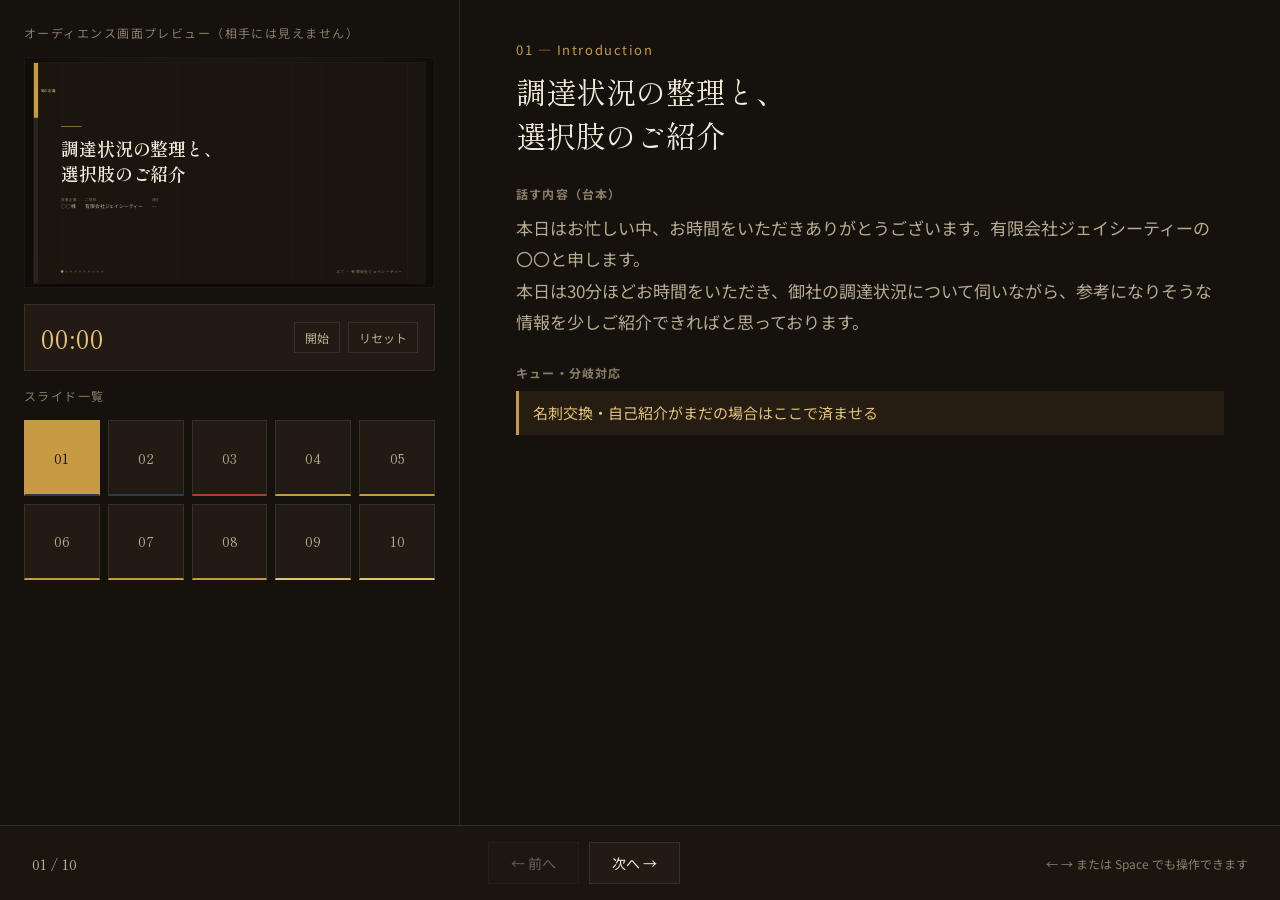
==== presenter.html @ c555c060 "Add files via upload" ====
<!DOCTYPE html>
<html lang="ja">
<head>
<meta charset="UTF-8" />
<meta name="viewport" content="width=device-width, initial-scale=1.0" />
<title>プレゼンター｜有限会社ジェイシーティー様 プレ商談</title>
<link rel="preconnect" href="https://fonts.googleapis.com" />
<link rel="preconnect" href="https://fonts.gstatic.com" crossorigin />
<link
  href="https://fonts.googleapis.com/css2?family=Shippori+Mincho:wght@500;600;700&family=Noto+Sans+JP:wght@400;500;700&display=swap"
  rel="stylesheet"
/>
<link rel="stylesheet" href="styles.css" />
<link rel="stylesheet" href="presenter.css" />
</head>
<body class="presenter">
  <div class="presenter-shell">

    <!-- 左：プレビュー＋タイマー＋クイックジャンプ -->
    <div class="preview-pane">
      <div class="pane-title">オーディエンス画面プレビュー（相手には見えません）</div>
      <div class="preview-frame-wrap" id="frameWrap">
        <iframe id="previewFrame" src="index.html" tabindex="-1"></iframe>
      </div>

      <div class="timer-box">
        <div class="timer-value" id="timerValue">00:00</div>
        <div class="timer-controls">
          <button id="timerStart" type="button">開始</button>
          <button id="timerReset" type="button">リセット</button>
        </div>
      </div>

      <div class="pane-title">スライド一覧</div>
      <div class="jump-grid" id="jumpGrid"></div>
    </div>

    <!-- 右：台本・キュー -->
    <div class="notes-pane">
      <div class="notes-eyebrow" id="notesEyebrow"></div>
      <div class="notes-title" id="notesTitle"></div>

      <div class="notes-block">
        <h4>話す内容（台本）</h4>
        <div class="notes-text" id="notesScript"></div>
      </div>

      <div class="notes-block">
        <h4>キュー・分岐対応</h4>
        <ul class="cues-list" id="notesCues"></ul>
      </div>
    </div>

    <!-- 下：進行操作 -->
    <div class="transport">
      <div class="slide-count" id="slideCount">01 / 10</div>
      <div class="transport-buttons">
        <button class="nav-btn" id="prevBtn" type="button">← 前へ</button>
        <button class="nav-btn" id="nextBtn" type="button">次へ →</button>
      </div>
      <div class="hint">← → または Space でも操作できます</div>
    </div>

  </div>

  <script type="module">
    import { SLIDES, PHASES } from "./slides-data.js";

    const channel = new BroadcastChannel("jct-preslide-sync");
    let currentIndex = 0;
    const total = SLIDES.length;

    // ---------- 参照 ----------
    const frameWrap = document.getElementById("frameWrap");
    const previewFrame = document.getElementById("previewFrame");
    const jumpGrid = document.getElementById("jumpGrid");
    const notesEyebrow = document.getElementById("notesEyebrow");
    const notesTitle = document.getElementById("notesTitle");
    const notesScript = document.getElementById("notesScript");
    const notesCues = document.getElementById("notesCues");
    const slideCount = document.getElementById("slideCount");
    const prevBtn = document.getElementById("prevBtn");
    const nextBtn = document.getElementById("nextBtn");

    // ---------- クイックジャンプ生成 ----------
    SLIDES.forEach((s, i) => {
      const btn = document.createElement("button");
      btn.textContent = String(s.id).padStart(2, "0");
      btn.dataset.phase = s.phase;
      btn.addEventListener("click", () => goTo(i));
      jumpGrid.appendChild(btn);
    });

    function updateJumpGrid() {
      Array.from(jumpGrid.children).forEach((btn, i) => {
        btn.classList.toggle("active", i === currentIndex);
      });
    }

    // ---------- 台本パネル更新 ----------
    function renderNotesPane() {
      const slide = SLIDES[currentIndex];
      notesEyebrow.textContent = slide.eyebrow;
      notesTitle.textContent = slide.title;
      notesScript.textContent = slide.notes || "（台本メモなし）";

      notesCues.innerHTML = "";
      (slide.cues || []).forEach((cue) => {
        const li = document.createElement("li");
        li.textContent = cue;
        notesCues.appendChild(li);
      });

      slideCount.textContent = `${String(slide.id).padStart(2, "0")} / ${String(total).padStart(2, "0")}`;
      prevBtn.disabled = currentIndex === 0;
      nextBtn.disabled = currentIndex === total - 1;
      updateJumpGrid();
    }

    // ---------- ナビゲーション ----------
    function goTo(index) {
      currentIndex = Math.max(0, Math.min(index, total - 1));
      renderNotesPane();
      channel.postMessage({ type: "goto", index: currentIndex });
    }

    prevBtn.addEventListener("click", () => goTo(currentIndex - 1));
    nextBtn.addEventListener("click", () => goTo(currentIndex + 1));

    window.addEventListener("keydown", (ev) => {
      if (ev.key === "ArrowRight" || ev.key === " ") {
        ev.preventDefault();
        goTo(currentIndex + 1);
      } else if (ev.key === "ArrowLeft") {
        ev.preventDefault();
        goTo(currentIndex - 1);
      }
    });

    // オーディエンス側（index.html）が後から開かれた場合に現在地を問い合わせてくる
    channel.onmessage = (ev) => {
      if (ev.data && ev.data.type === "requestState") {
        channel.postMessage({ type: "goto", index: currentIndex });
      }
    };

    // ---------- 初期化 ----------
    renderNotesPane();
    previewFrame.addEventListener("load", () => {
      channel.postMessage({ type: "goto", index: currentIndex });
    });

    // ---------- プレビューiframeのスケーリング ----------
    function scalePreview() {
      const w = frameWrap.clientWidth;
      const scale = w / 1280;
      previewFrame.style.transform = `scale(${scale})`;
    }
    window.addEventListener("resize", scalePreview);
    scalePreview();

    // ---------- タイマー ----------
    const timerValue = document.getElementById("timerValue");
    const timerStart = document.getElementById("timerStart");
    const timerReset = document.getElementById("timerReset");
    let elapsedMs = 0;
    let timerInterval = null;
    let running = false;

    function formatTime(ms) {
      const totalSec = Math.floor(ms / 1000);
      const m = String(Math.floor(totalSec / 60)).padStart(2, "0");
      const s = String(totalSec % 60).padStart(2, "0");
      return `${m}:${s}`;
    }

    let lastTick = null;
    function tick() {
      const now = Date.now();
      elapsedMs += now - lastTick;
      lastTick = now;
      timerValue.textContent = formatTime(elapsedMs);
    }

    timerStart.addEventListener("click", () => {
      if (!running) {
        running = true;
        lastTick = Date.now();
        timerInterval = setInterval(tick, 1000);
        timerStart.textContent = "一時停止";
      } else {
        running = false;
        clearInterval(timerInterval);
        timerStart.textContent = "開始";
      }
    });

    timerReset.addEventListener("click", () => {
      running = false;
      clearInterval(timerInterval);
      elapsedMs = 0;
      timerValue.textContent = "00:00";
      timerStart.textContent = "開始";
    });
  </script>
</body>
</html>
---- styles.css ----
/* styles.css
   有限会社ジェイシーティー様｜プレ商談・1次商談 画面共有スライド
   デザイン方針：espresso × navy × brass（差し色にvermilionを最小限）
   見出し：Shippori Mincho／本文・UI：Noto Sans JP
   シグネチャー要素：左端の「フェーズレール」＝場の定義／状況の言語化／選択肢の提示／次回への橋渡し
   の4フェーズの中で今どこにいるかを、装飾ではなく実際の商談の構造として可視化する。
*/

:root {
  --bg: #15110c;
  --bg-canvas: #1a150f;
  --panel: #221b13;
  --panel-line: rgba(242, 235, 219, 0.1);
  --navy: #1e2a3d;
  --navy-soft: #2c3b52;
  --brass: #c79a44;
  --brass-soft: #e3c179;
  --vermilion: #a8402a;
  --ink: #f3ecdd;
  --ink-dim: #b7ab93;
  --ink-faint: #8a7d67;

  --font-display: "Shippori Mincho", serif;
  --font-body: "Noto Sans JP", sans-serif;

  --canvas-w: 1280px;
  --canvas-h: 720px;
}

* {
  box-sizing: border-box;
}

html,
body {
  margin: 0;
  padding: 0;
  background: var(--bg);
  color: var(--ink);
  font-family: var(--font-body);
  height: 100%;
}

@media (prefers-reduced-motion: reduce) {
  *,
  *::before,
  *::after {
    transition-duration: 0.01ms !important;
    animation-duration: 0.01ms !important;
  }
}

/* ---------- Stage / Canvas ---------- */

.stage {
  width: 100vw;
  height: 100vh;
  display: flex;
  align-items: center;
  justify-content: center;
  background: radial-gradient(ellipse at 50% -10%, #1f1810 0%, #120e09 70%);
  overflow: hidden;
}

.slide-canvas {
  position: relative;
  width: var(--canvas-w);
  height: var(--canvas-h);
  max-width: 96vw;
  max-height: 96vh;
  aspect-ratio: 16 / 9;
  background: var(--bg-canvas);
  border: 1px solid var(--panel-line);
  box-shadow: 0 40px 80px -20px rgba(0, 0, 0, 0.6);
  overflow: hidden;
  display: flex;
  flex-direction: column;
}

.slide-canvas::before {
  /* 極薄のノイズ／木目を思わせる縦のトーン。装飾は最小限に留める */
  content: "";
  position: absolute;
  inset: 0;
  pointer-events: none;
  opacity: 0.05;
  background-image: repeating-linear-gradient(
    90deg,
    rgba(199, 154, 68, 0.6) 0px,
    rgba(199, 154, 68, 0.6) 1px,
    transparent 1px,
    transparent 90px
  );
}

/* ---------- Phase Rail (signature element) ---------- */

.phase-rail {
  position: absolute;
  left: 0;
  top: 0;
  bottom: 0;
  width: 14px;
  display: flex;
  flex-direction: column;
  z-index: 3;
}

.phase-rail .seg {
  flex: 1;
  background: rgba(242, 235, 219, 0.07);
  border-bottom: 1px solid var(--bg-canvas);
  position: relative;
  transition: background 0.5s ease;
}

.phase-rail .seg:last-child {
  border-bottom: none;
}

.phase-rail .seg.active {
  background: var(--brass);
}

.phase-rail .seg .seg-label {
  position: absolute;
  left: 22px;
  top: 50%;
  transform: translateY(-50%) rotate(0deg);
  font-size: 11px;
  letter-spacing: 0.08em;
  color: var(--ink-faint);
  white-space: nowrap;
  opacity: 0;
  transition: opacity 0.4s ease;
}

.phase-rail .seg.active .seg-label {
  color: var(--brass-soft);
  opacity: 1;
}

/* ---------- Header ---------- */

.slide-inner {
  position: relative;
  z-index: 2;
  flex: 1;
  display: flex;
  flex-direction: column;
  padding: 52px 72px 40px 86px;
}

.eyebrow {
  font-family: var(--font-body);
  font-size: 13px;
  letter-spacing: 0.14em;
  color: var(--brass);
  font-weight: 500;
  margin-bottom: 18px;
  display: flex;
  align-items: center;
  gap: 10px;
}

.eyebrow::before {
  content: "";
  display: inline-block;
  width: 22px;
  height: 1px;
  background: var(--brass);
}

.title {
  font-family: var(--font-display);
  font-weight: 600;
  font-size: 44px;
  line-height: 1.35;
  color: var(--ink);
  white-space: pre-line;
  margin: 0 0 28px 0;
  max-width: 900px;
}

.slide-body {
  flex: 1;
  display: flex;
  flex-direction: column;
  justify-content: center;
  min-height: 0;
}

.footnote {
  font-family: var(--font-body);
  font-size: 16px;
  color: var(--brass-soft);
  font-style: normal;
  margin-top: 28px;
  padding-top: 18px;
  border-top: 1px solid var(--panel-line);
}

/* ---------- Footer ---------- */

.slide-footer {
  position: relative;
  z-index: 2;
  display: flex;
  align-items: center;
  justify-content: space-between;
  padding: 0 72px 28px 86px;
}

.progress-dots {
  display: flex;
  gap: 8px;
}

.progress-dots .dot {
  width: 6px;
  height: 6px;
  border-radius: 50%;
  background: rgba(242, 235, 219, 0.18);
  transition: background 0.3s ease, transform 0.3s ease;
}

.progress-dots .dot.active {
  background: var(--brass);
  transform: scale(1.35);
}

.wordmark {
  font-family: var(--font-body);
  font-size: 12px;
  letter-spacing: 0.12em;
  color: var(--ink-faint);
}

/* ---------- Layout: cover ---------- */

.layout-cover {
  flex: 1;
  display: flex;
  flex-direction: column;
  justify-content: center;
  align-items: flex-start;
}

.layout-cover .cover-title {
  font-family: var(--font-display);
  font-weight: 600;
  font-size: 56px;
  line-height: 1.4;
  color: var(--ink);
  white-space: pre-line;
  margin-bottom: 34px;
}

.layout-cover .cover-meta {
  display: flex;
  gap: 28px;
  font-size: 15px;
  color: var(--ink-dim);
}

.layout-cover .cover-meta .meta-item span {
  display: block;
  font-size: 11px;
  letter-spacing: 0.1em;
  color: var(--ink-faint);
  margin-bottom: 4px;
}

.layout-cover .cover-rule {
  width: 64px;
  height: 2px;
  background: var(--brass);
  margin-bottom: 28px;
}

/* ---------- Layout: statement ---------- */

.layout-statement .points {
  list-style: none;
  margin: 0;
  padding: 0;
  display: flex;
  flex-direction: column;
  gap: 22px;
}

.layout-statement .points li {
  font-size: 24px;
  line-height: 1.6;
  color: var(--ink);
  display: flex;
  gap: 16px;
  align-items: baseline;
}

.layout-statement .points li::before {
  content: "";
  width: 8px;
  height: 8px;
  border-radius: 50%;
  background: var(--brass);
  flex-shrink: 0;
  transform: translateY(-2px);
}

/* ---------- Layout: cards ---------- */

.layout-cards .card-grid {
  display: grid;
  grid-template-columns: 1fr 1fr;
  gap: 18px;
}

.card {
  border: 1px solid var(--panel-line);
  background: var(--panel);
  padding: 22px 24px;
  border-radius: 2px;
  border-left: 3px solid var(--navy-soft);
}

.card .card-label {
  font-family: var(--font-body);
  font-size: 14px;
  font-weight: 700;
  color: var(--brass-soft);
  margin-bottom: 8px;
}

.card .card-body {
  font-size: 18px;
  line-height: 1.55;
  color: var(--ink);
}

/* ---------- Layout: dual-track ---------- */

.layout-dual-track .tracks {
  display: flex;
  flex-direction: column;
  gap: 16px;
  margin-bottom: 30px;
}

.track {
  display: flex;
  align-items: center;
  gap: 20px;
  padding: 18px 24px;
  background: var(--panel);
  border: 1px solid var(--panel-line);
}

.track:first-child {
  border-left: 3px solid var(--navy-soft);
}

.track:last-child {
  border-left: 3px solid var(--brass);
}

.track .track-label {
  font-size: 19px;
  color: var(--ink);
  font-weight: 500;
  min-width: 220px;
}

.track .track-state {
  font-size: 15px;
  color: var(--brass-soft);
  letter-spacing: 0.04em;
}

.track-plus {
  text-align: center;
  font-family: var(--font-display);
  font-size: 20px;
  color: var(--ink-faint);
  margin: -6px 0 10px 0;
}

.layout-dual-track .body-text {
  font-size: 19px;
  line-height: 1.7;
  color: var(--ink-dim);
  max-width: 760px;
}

/* ---------- Layout: list ---------- */

.layout-list .plain-list {
  list-style: none;
  margin: 0;
  padding: 0;
  display: flex;
  flex-direction: column;
  gap: 18px;
}

.layout-list .plain-list li {
  font-size: 21px;
  color: var(--ink);
  display: flex;
  align-items: baseline;
  gap: 16px;
}

.layout-list .plain-list li .num {
  font-family: var(--font-display);
  font-size: 15px;
  color: var(--brass);
  min-width: 22px;
}

/* ---------- Layout: quadrant ---------- */

.layout-quadrant .quad-grid {
  display: grid;
  grid-template-columns: 1fr 1fr;
  grid-template-rows: 1fr 1fr;
  gap: 14px;
}

.quad-item {
  padding: 20px 22px;
  background: var(--panel);
  border: 1px solid var(--panel-line);
  display: flex;
  flex-direction: column;
  gap: 8px;
  justify-content: center;
}

.quad-item .quad-label {
  font-size: 17px;
  font-weight: 700;
  color: var(--ink);
}

.quad-item .quad-body {
  font-size: 14px;
  color: var(--ink-dim);
  line-height: 1.5;
}

/* ---------- Layout: steps ---------- */

.layout-steps .step-flow {
  display: flex;
  align-items: center;
  gap: 0;
  flex-wrap: wrap;
}

.step-flow .step {
  display: flex;
  flex-direction: column;
  align-items: center;
  gap: 10px;
  min-width: 130px;
}

.step-flow .step .step-num {
  width: 40px;
  height: 40px;
  border-radius: 50%;
  border: 1px solid var(--brass);
  color: var(--brass-soft);
  font-family: var(--font-display);
  font-size: 16px;
  display: flex;
  align-items: center;
  justify-content: center;
}

.step-flow .step .step-label {
  font-size: 15px;
  color: var(--ink);
  text-align: center;
}

.step-flow .arrow {
  color: var(--ink-faint);
  font-size: 18px;
  margin: 0 8px;
  transform: translateY(-16px);
}

/* ---------- Layout: checklist ---------- */

.layout-checklist .check-list {
  list-style: none;
  margin: 0;
  padding: 0;
  display: flex;
  flex-direction: column;
  gap: 16px;
}

.check-list li {
  display: flex;
  align-items: baseline;
  gap: 14px;
  font-size: 20px;
  color: var(--ink);
}

.check-list li .box {
  flex-shrink: 0;
  width: 16px;
  height: 16px;
  border: 1.5px solid var(--brass);
  transform: translateY(3px);
}

/* ---------- Layout: action ---------- */

.layout-action .action-list {
  list-style: none;
  margin: 0;
  padding: 0;
  display: flex;
  flex-direction: column;
  gap: 22px;
}

.action-list li {
  display: flex;
  gap: 18px;
  align-items: flex-start;
  font-size: 21px;
  color: var(--ink);
}

.action-list li .action-num {
  font-family: var(--font-display);
  font-size: 20px;
  color: var(--bg);
  background: var(--brass);
  width: 30px;
  height: 30px;
  border-radius: 50%;
  display: flex;
  align-items: center;
  justify-content: center;
  flex-shrink: 0;
}

/* ---------- Transition ---------- */

.fade-enter {
  animation: fadeIn 0.35s ease;
}

@keyframes fadeIn {
  from {
    opacity: 0;
    transform: translateY(6px);
  }
  to {
    opacity: 1;
    transform: translateY(0);
  }
}

/* ---------- Responsive scaling note ----------
   会場PCの解像度に応じて .slide-canvas は max-width/max-height で自動縮小。
   フォントサイズはcanvas基準(1280x720)で調整済みのため、極端に小さい画面では
   別途 body { zoom } 等の調整が必要な場合がある。
*/
---- presenter.css ----
/* presenter.css
   プレゼンター画面（自分側の画面。相手には見せない）のレイアウト。
   styles.css のトークン（変数）をそのまま使い、配色の一体感を保つ。
*/

body.presenter {
  height: 100vh;
  overflow: hidden;
  background: var(--bg);
}

.presenter-shell {
  display: grid;
  grid-template-columns: 460px 1fr;
  grid-template-rows: 1fr auto;
  height: 100vh;
}

/* ---------- Left: live preview + timer ---------- */

.preview-pane {
  grid-row: 1 / 2;
  grid-column: 1 / 2;
  border-right: 1px solid var(--panel-line);
  display: flex;
  flex-direction: column;
  padding: 24px;
  gap: 16px;
  overflow-y: auto;
}

.preview-pane .pane-title {
  font-size: 12px;
  letter-spacing: 0.12em;
  color: var(--ink-faint);
}

.preview-frame-wrap {
  position: relative;
  width: 100%;
  aspect-ratio: 16 / 9;
  overflow: hidden;
  border: 1px solid var(--panel-line);
  background: #000;
  flex-shrink: 0;
}

.preview-frame-wrap iframe {
  position: absolute;
  top: 0;
  left: 0;
  width: 1280px;
  height: 720px;
  border: 0;
  transform-origin: top left;
}

.timer-box {
  display: flex;
  align-items: center;
  justify-content: space-between;
  padding: 14px 16px;
  background: var(--panel);
  border: 1px solid var(--panel-line);
}

.timer-box .timer-value {
  font-family: var(--font-display);
  font-size: 26px;
  color: var(--brass-soft);
  letter-spacing: 0.04em;
}

.timer-box .timer-controls {
  display: flex;
  gap: 8px;
}

.timer-box button {
  background: transparent;
  border: 1px solid var(--panel-line);
  color: var(--ink-dim);
  font-size: 12px;
  padding: 6px 10px;
  cursor: pointer;
  font-family: var(--font-body);
}

.timer-box button:hover {
  border-color: var(--brass);
  color: var(--brass-soft);
}

.jump-grid {
  display: grid;
  grid-template-columns: repeat(5, 1fr);
  gap: 8px;
}

.jump-grid button {
  aspect-ratio: 1;
  border: 1px solid var(--panel-line);
  background: var(--panel);
  color: var(--ink-dim);
  font-family: var(--font-display);
  font-size: 14px;
  cursor: pointer;
  display: flex;
  align-items: center;
  justify-content: center;
}

.jump-grid button:hover {
  border-color: var(--brass);
}

.jump-grid button.active {
  background: var(--brass);
  color: var(--bg);
  border-color: var(--brass);
}

.jump-grid button .phase-dot {
  display: none;
}

/* フェーズごとの区切りが分かるよう下線色を分ける */
.jump-grid button[data-phase="intro"] { border-bottom: 2px solid var(--navy-soft); }
.jump-grid button[data-phase="hearing"] { border-bottom: 2px solid var(--vermilion); }
.jump-grid button[data-phase="options"] { border-bottom: 2px solid var(--brass); }
.jump-grid button[data-phase="bridge"] { border-bottom: 2px solid var(--brass-soft); }

/* ---------- Right: notes ---------- */

.notes-pane {
  grid-row: 1 / 2;
  grid-column: 2 / 3;
  padding: 40px 56px;
  overflow-y: auto;
}

.notes-pane .notes-eyebrow {
  font-size: 13px;
  letter-spacing: 0.12em;
  color: var(--brass);
  margin-bottom: 10px;
}

.notes-pane .notes-title {
  font-family: var(--font-display);
  font-size: 30px;
  color: var(--ink);
  white-space: pre-line;
  margin-bottom: 28px;
  max-width: 720px;
}

.notes-block {
  margin-bottom: 26px;
}

.notes-block h4 {
  font-size: 12px;
  letter-spacing: 0.1em;
  color: var(--ink-faint);
  margin: 0 0 10px 0;
  text-transform: uppercase;
}

.notes-block .notes-text {
  font-size: 17px;
  line-height: 1.85;
  color: var(--ink-dim);
  white-space: pre-line;
  max-width: 760px;
}

.cues-list {
  list-style: none;
  margin: 0;
  padding: 0;
  display: flex;
  flex-direction: column;
  gap: 10px;
  max-width: 760px;
}

.cues-list li {
  background: rgba(199, 154, 68, 0.09);
  border-left: 3px solid var(--brass);
  padding: 10px 14px;
  font-size: 15px;
  color: var(--brass-soft);
  line-height: 1.6;
}

/* ---------- Bottom: transport controls ---------- */

.transport {
  grid-row: 2 / 3;
  grid-column: 1 / 3;
  display: flex;
  align-items: center;
  justify-content: space-between;
  padding: 16px 32px;
  border-top: 1px solid var(--panel-line);
  background: var(--bg-canvas);
}

.transport .slide-count {
  font-family: var(--font-display);
  font-size: 15px;
  color: var(--ink-dim);
  min-width: 90px;
}

.transport .transport-buttons {
  display: flex;
  gap: 10px;
}

.transport button.nav-btn {
  background: var(--panel);
  border: 1px solid var(--panel-line);
  color: var(--ink);
  font-size: 14px;
  padding: 10px 22px;
  cursor: pointer;
  font-family: var(--font-body);
}

.transport button.nav-btn:hover:not(:disabled) {
  border-color: var(--brass);
  color: var(--brass-soft);
}

.transport button.nav-btn:disabled {
  opacity: 0.35;
  cursor: not-allowed;
}

.transport .hint {
  font-size: 12px;
  color: var(--ink-faint);
}
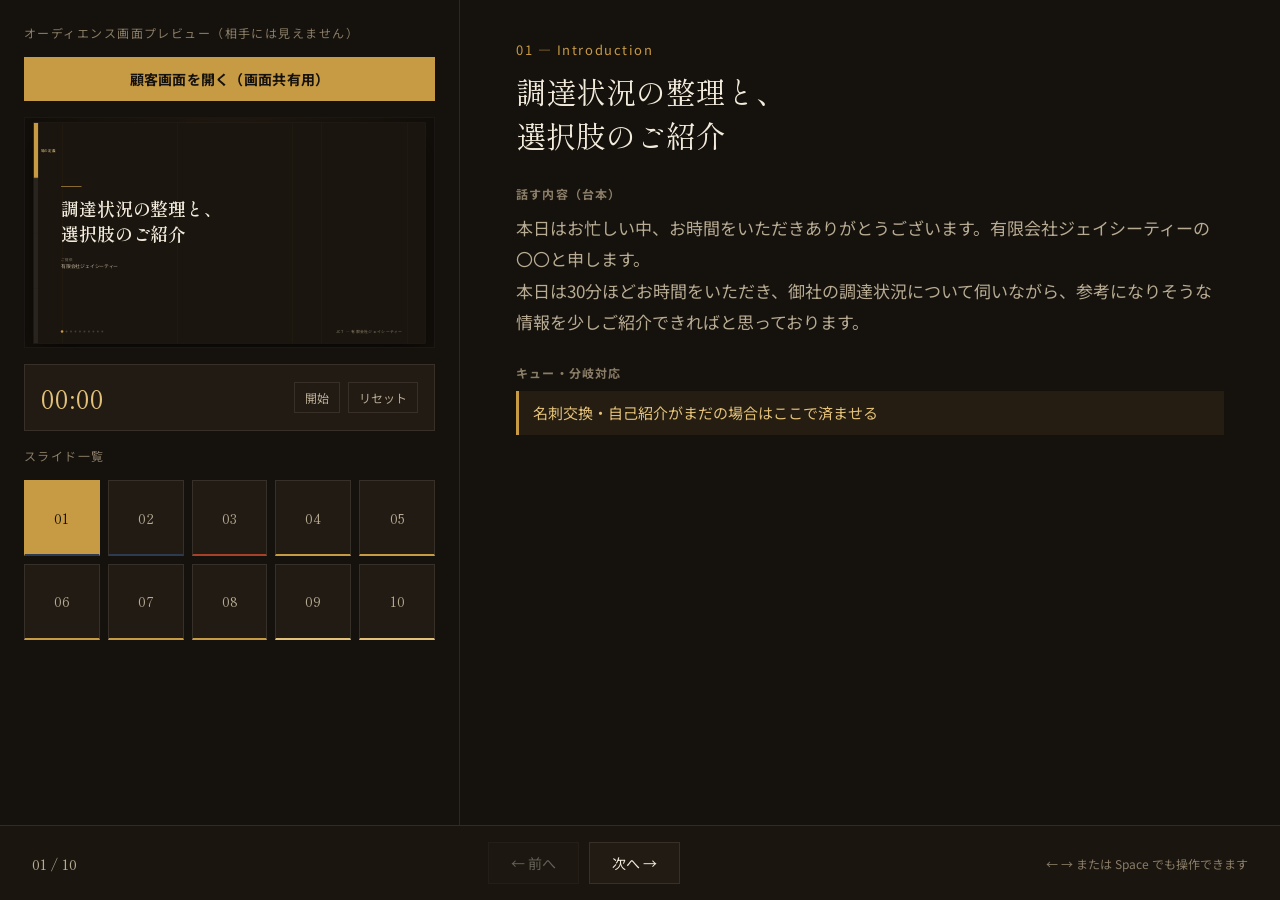
==== commit 52f37b46: "Add files via upload" ====
--- a/presenter.html
+++ b/presenter.html
@@ -19,6 +19,11 @@
     <!-- 左：プレビュー＋タイマー＋クイックジャンプ -->
     <div class="preview-pane">
       <div class="pane-title">オーディエンス画面プレビュー（相手には見えません）</div>
+
+      <button class="open-audience-btn" id="openAudienceBtn" type="button">
+        顧客画面を開く（画面共有用）
+      </button>
+
       <div class="preview-frame-wrap" id="frameWrap">
         <iframe id="previewFrame" src="index.html" tabindex="-1"></iframe>
       </div>
@@ -81,6 +86,15 @@
     const slideCount = document.getElementById("slideCount");
     const prevBtn = document.getElementById("prevBtn");
     const nextBtn = document.getElementById("nextBtn");
+    const openAudienceBtn = document.getElementById("openAudienceBtn");
+
+    // ---------- 顧客画面を開く ----------
+    // 同じウィンドウ名を指定することで、2回目以降のクリックは新規タブを増やさず
+    // 既存の顧客画面ウィンドウにフォーカスするだけになる。
+    openAudienceBtn.addEventListener("click", () => {
+      const audienceWin = window.open("index.html", "jct-audience-window");
+      if (audienceWin) audienceWin.focus();
+    });
 
     // ---------- クイックジャンプ生成 ----------
     SLIDES.forEach((s, i) => {
--- a/presenter.css
+++ b/presenter.css
@@ -33,6 +33,24 @@
   font-size: 12px;
   letter-spacing: 0.12em;
   color: var(--ink-faint);
+}
+
+.open-audience-btn {
+  width: 100%;
+  padding: 12px 16px;
+  background: var(--brass);
+  color: var(--bg);
+  border: none;
+  font-family: var(--font-body);
+  font-size: 14px;
+  font-weight: 700;
+  letter-spacing: 0.02em;
+  cursor: pointer;
+  transition: background 0.2s ease;
+}
+
+.open-audience-btn:hover {
+  background: var(--brass-soft);
 }
 
 .preview-frame-wrap {
